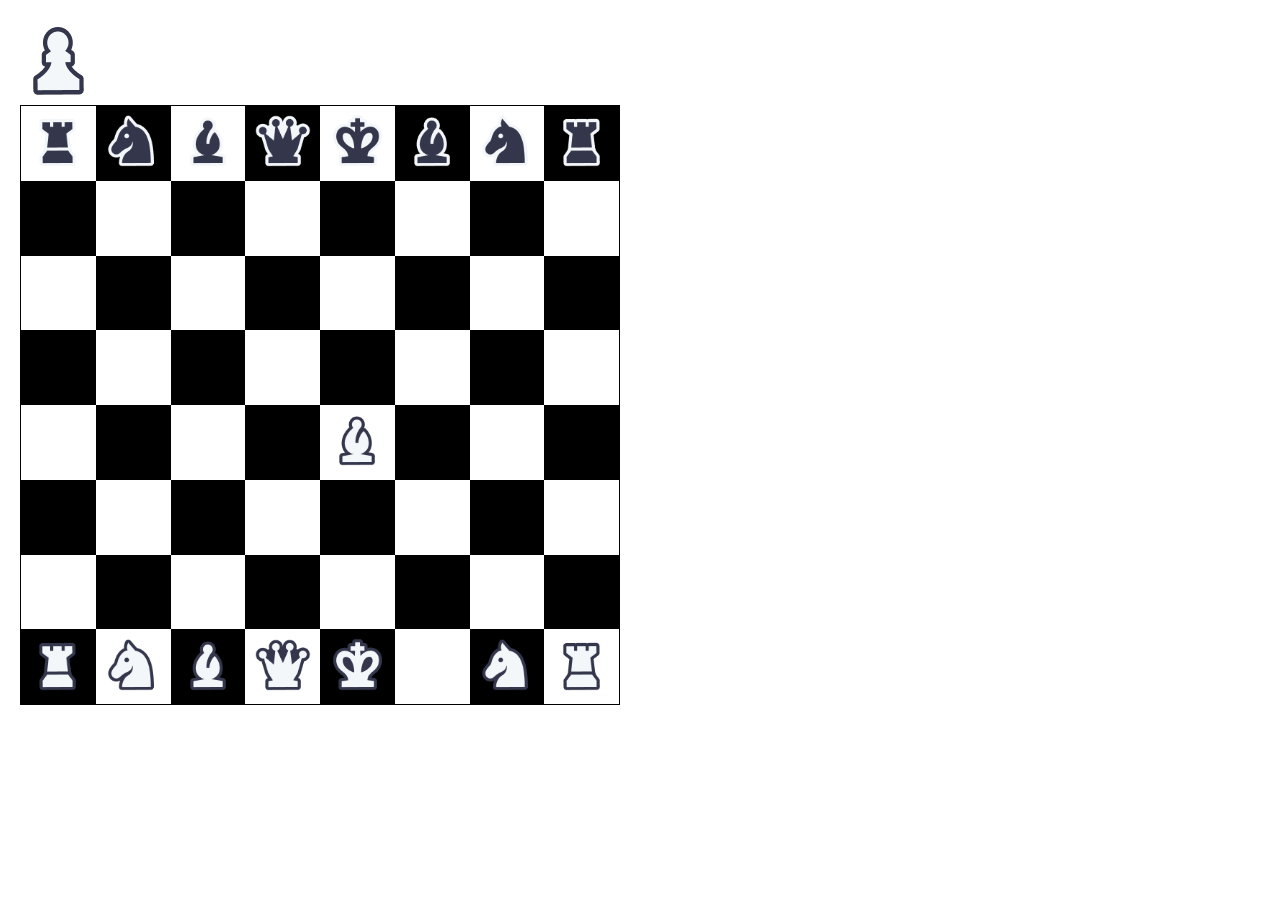
==== src/index.html @ c5de61c5 "commit chess" ====
<!DOCTYPE html>
<html lang="en">
<head>
    <meta charset="UTF-8">
    <meta name="viewport" content="width=device-width, initial-scale=1.0">
    <title>chess</title>
    <link rel="stylesheet" href="css/reset.css">
    <link rel="stylesheet" href="css/style.css">

    <script defer type="module" src="js/main.js"></script>
    <script defer type="module" src="js/constantas.js"></script>
</head>
<body>    
    <div class="wrapper">
        <div class="turn"></div>
        <div class="chessboard">

        </div>
    </div>

</body>
</html>
---- src/css/style.css ----
.wrapper {
    max-width: 1400px;
    margin-left: auto;
    margin-right: auto;
    padding: 20px;
}

.chessboard {
    width: 600px;
    height: 600px;
    border: 1px solid black;
    display: grid;
    grid-template-columns: repeat(8, 1fr);
    grid-template-rows: repeat(8, 1fr);
}

.white {
    background-color: #fff;
}

.black {
    background-color: black;
}

.square {
    position: relative;
    display: flex;
    justify-content: center;
    align-items: center;
}

.square.selected {
    z-index: 1;
    outline: 10px solid rgb(143, 224, 3);
}

.square.possible {
    z-index: 1;
    box-shadow: inset 0 0 10px rgb(208, 255, 0);
}

.square img {
    width: 75%;
    height: 75%;
}

.square:not([data-piece="."]) {
    cursor: pointer;
}

.piece {
    max-height: 80%;
}
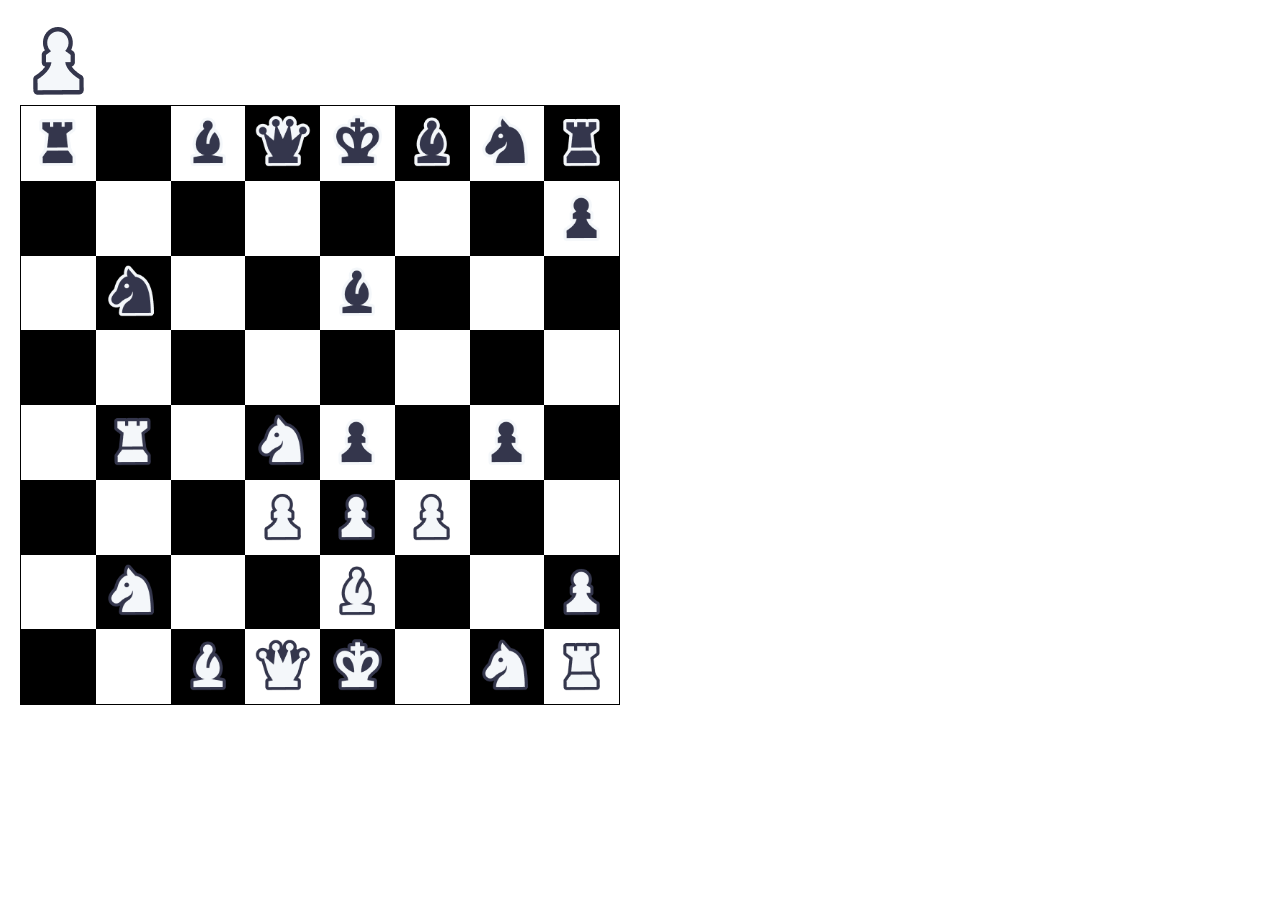
==== commit a5d6afe1: "chess commit" ====
--- a/src/index.html
+++ b/src/index.html
@@ -9,6 +9,8 @@
 
     <script defer type="module" src="js/main.js"></script>
     <script defer type="module" src="js/constantas.js"></script>
+    <script defer type="module" src="js/moves.js"></script>
+    <script defer type="module" src="js/fen.js"></script>
 </head>
 <body>    
     <div class="wrapper">
--- a/src/css/style.css
+++ b/src/css/style.css
@@ -31,7 +31,7 @@
 
 .square.selected {
     z-index: 1;
-    outline: 10px solid rgb(143, 224, 3);
+    box-shadow: inset 0 0 0 5px rgb(143, 224, 3);
 }
 
 .square.possible {
@@ -44,7 +44,7 @@
     height: 75%;
 }
 
-.square:not([data-piece="."]) {
+.square.possible, .square.selected {
     cursor: pointer;
 }
 
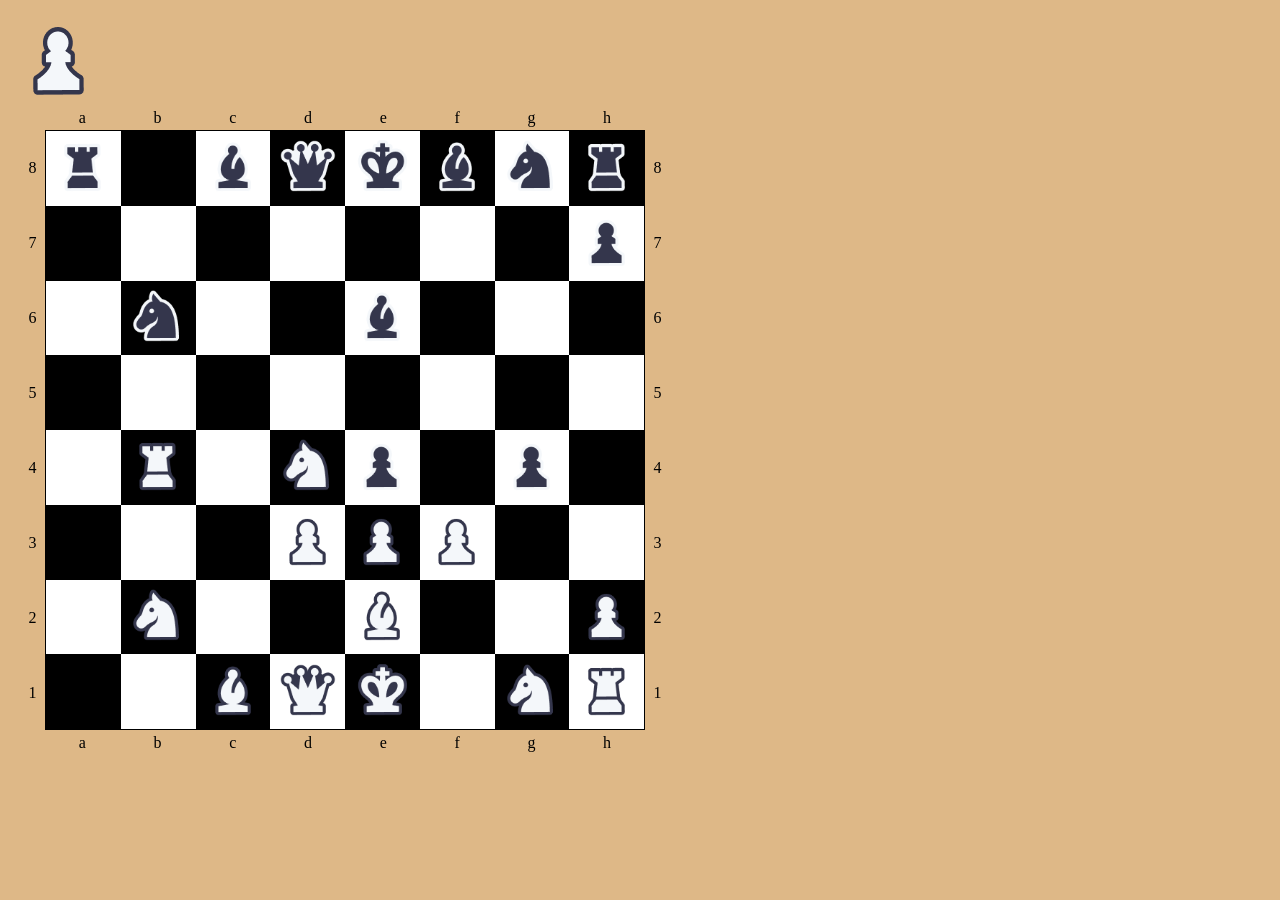
==== commit 9f3e31fb: "chess commit" ====
--- a/src/index.html
+++ b/src/index.html
@@ -11,12 +11,57 @@
     <script defer type="module" src="js/constantas.js"></script>
     <script defer type="module" src="js/moves.js"></script>
     <script defer type="module" src="js/fen.js"></script>
+    <script defer type="module" src="js/stockfish.js"></script>
 </head>
 <body>    
     <div class="wrapper">
         <div class="turn"></div>
-        <div class="chessboard">
+        <div class="chessboard-wrapper">
+            <div class="letters top">
+                <span>a</span>
+                <span>b</span>
+                <span>c</span>
+                <span>d</span>
+                <span>e</span>
+                <span>f</span>
+                <span>g</span>
+                <span>h</span>
+            </div>
 
+            <div class="numbers left">
+                <span>8</span>
+                <span>7</span>
+                <span>6</span>
+                <span>5</span>
+                <span>4</span>
+                <span>3</span>
+                <span>2</span>
+                <span>1</span>
+            </div>
+
+            <div class="chessboard"></div>
+
+            <div class="numbers right">
+                <span>8</span>
+                <span>7</span>
+                <span>6</span>
+                <span>5</span>
+                <span>4</span>
+                <span>3</span>
+                <span>2</span>
+                <span>1</span>
+            </div>
+
+            <div class="letters bottom">
+                <span>a</span>
+                <span>b</span>
+                <span>c</span>
+                <span>d</span>
+                <span>e</span>
+                <span>f</span>
+                <span>g</span>
+                <span>h</span>
+            </div>
         </div>
     </div>
 
--- a/src/css/style.css
+++ b/src/css/style.css
@@ -1,3 +1,7 @@
+body {
+    background-color: burlywood;
+}
+
 .wrapper {
     max-width: 1400px;
     margin-left: auto;
@@ -51,3 +55,47 @@
 .piece {
     max-height: 80%;
 }
+
+.chessboard-wrapper {
+    display: grid;
+    grid-template-columns: 25px 600px 25px;
+    grid-template-rows: 25px 600px 25px;
+}
+
+.letters {
+    display: flex;
+    justify-content: space-around;
+    align-items: center;
+}
+
+.numbers {
+    display: flex;
+    flex-direction: column;
+    justify-content: space-around;
+    align-items: center;
+}
+
+.top {
+    grid-column: 2;
+    grid-row: 1;
+}
+
+.bottom {
+    grid-column: 2;
+    grid-row: 3;
+}
+
+.left {
+    grid-column: 1;
+    grid-row: 2;
+}
+
+.right {
+    grid-column: 3;
+    grid-row: 2;
+}
+
+.chessboard {
+    grid-column: 2;
+    grid-row: 2;
+}
